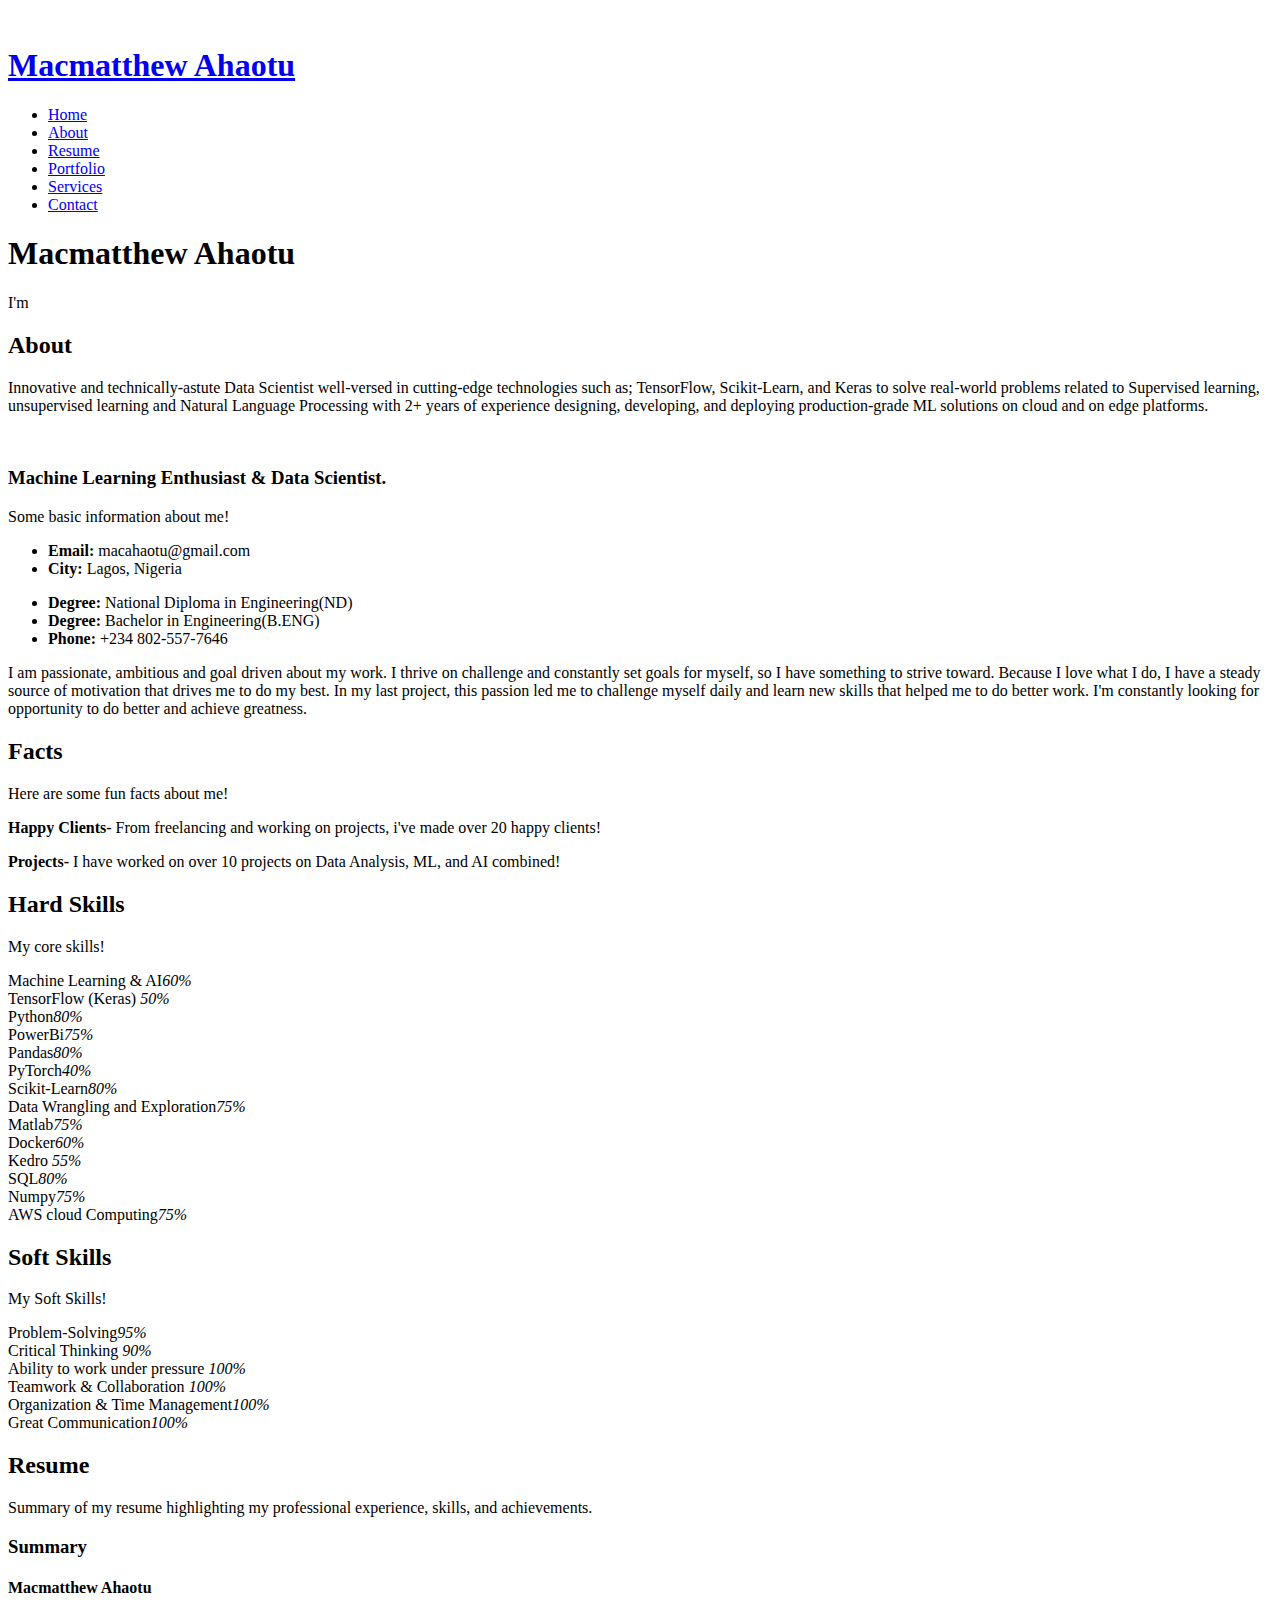
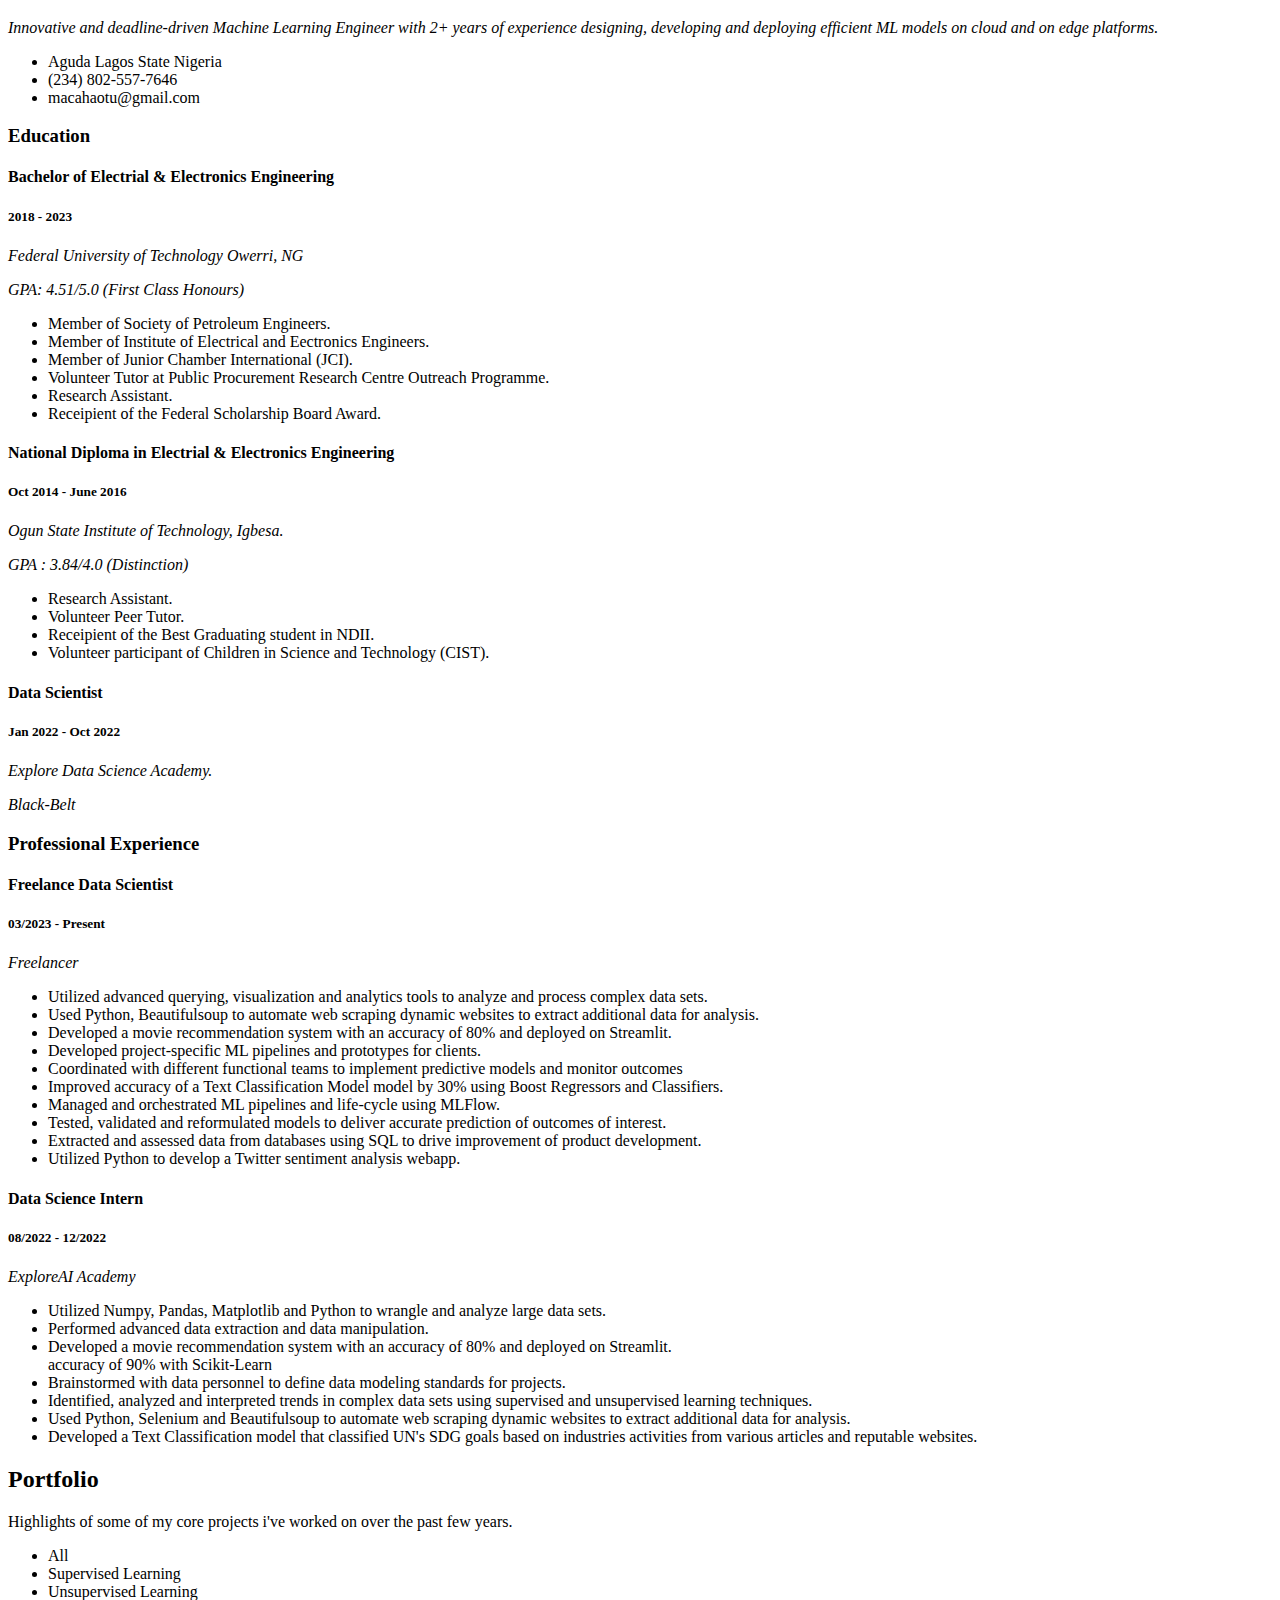
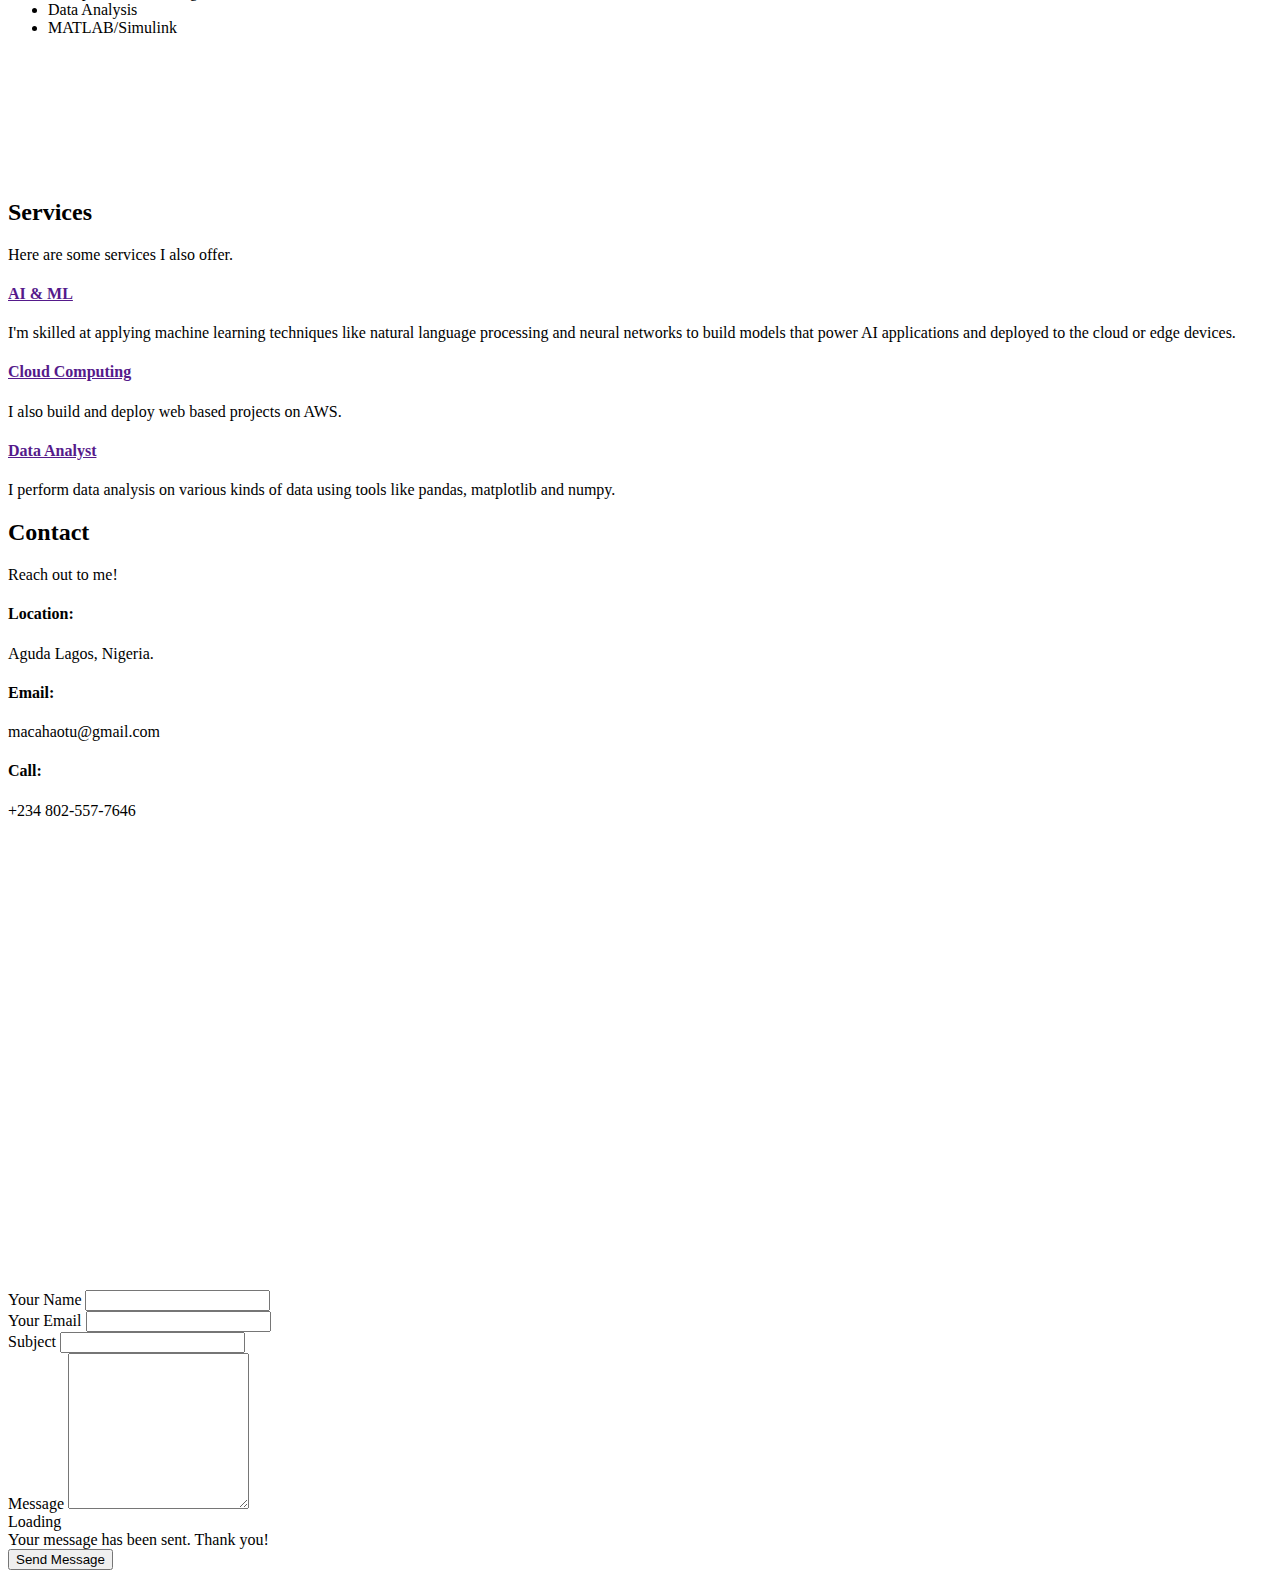
==== index.html @ ec8e7585 "Add files via upload" ====
<!DOCTYPE html>
<html lang="en">

<head>
  <meta charset="utf-8">
  <meta content="width=device-width, initial-scale=1.0" name="viewport">

  <title>My Portfolio</title>
  <meta content="" name="description">
  <meta content="" name="keywords">

  <!-- Favicons -->
  <link href="assets/img/favicon.png" rel="icon">
  <link href="assets/img/apple-touch-icon.png" rel="apple-touch-icon">

  <!-- Google Fonts -->
  <link href="https://fonts.googleapis.com/css?family=Open+Sans:300,300i,400,400i,600,600i,700,700i|Raleway:300,300i,400,400i,500,500i,600,600i,700,700i|Poppins:300,300i,400,400i,500,500i,600,600i,700,700i" rel="stylesheet">

  <!-- Vendor CSS Files -->
  <link href="assets/vendor/aos/aos.css" rel="stylesheet">
  <link href="assets/vendor/bootstrap/css/bootstrap.min.css" rel="stylesheet">
  <link href="assets/vendor/bootstrap-icons/bootstrap-icons.css" rel="stylesheet">
  <link href="assets/vendor/boxicons/css/boxicons.min.css" rel="stylesheet">
  <link href="assets/vendor/glightbox/css/glightbox.min.css" rel="stylesheet">
  <link href="assets/vendor/swiper/swiper-bundle.min.css" rel="stylesheet">

  <!-- Template Main CSS File -->
  <link href="assets/css/style.css" rel="stylesheet">

</head>

<body>

  <!-- ======= Mobile nav toggle button ======= -->
  <i class="bi bi-list mobile-nav-toggle d-xl-none"></i>

  <!-- ======= Header ======= -->
  <header id="header">
    <div class="d-flex flex-column">

      <div class="profile">
        <img src="assets/img/profile-img.jpg" alt="" class="img-fluid rounded-circle">
        <h1 class="text-light"><a href="index.html">Macmatthew Ahaotu</a></h1>
        <div class="social-links mt-3 text-center">
          <a href="https://www.linkedin.com/in/macmatthew/" class="linkedin"><i class="bx bxl-linkedin"></i></a>
          <a href="https://github.com/macchime" class="google-plus"><i class="bx bxl-github"></i></a>
          <a href="https://twitter.com/macson43/" class="twitter"><i class="bx bxl-twitter"></i></a>
        </div>
      </div>

      <nav id="navbar" class="nav-menu navbar">
        <ul>
          <li><a href="#hero" class="nav-link scrollto active"><i class="bx bx-home"></i> <span>Home</span></a></li>
          <li><a href="#about" class="nav-link scrollto"><i class="bx bx-user"></i> <span>About</span></a></li>
          <li><a href="#resume" class="nav-link scrollto"><i class="bx bx-file-blank"></i> <span>Resume</span></a></li>
          <li><a href="#portfolio" class="nav-link scrollto"><i class="bx bx-book-content"></i> <span>Portfolio</span></a></li>
          <li><a href="#services" class="nav-link scrollto"><i class="bx bx-server"></i> <span>Services</span></a></li>
          <li><a href="#contact" class="nav-link scrollto"><i class="bx bx-envelope"></i> <span>Contact</span></a></li>
        </ul>
      </nav><!-- .nav-menu -->
    </div>
  </header><!-- End Header -->

  <!-- ======= Hero Section ======= -->
  <section id="hero" class="d-flex flex-column justify-content-center align-items-center">
    <div class="hero-container" data-aos="fade-in">
      <h1>Macmatthew Ahaotu</h1>
      <p>I'm <span class="typed" data-typed-items=" an Electrical and Electronics Engineering Graduate, a Machine Learning Enthusiast, a Data Scientist, a Certified AWS Cloud Practitioner, "></span></p>
    </div>
  </section><!-- End Hero -->

  <main id="main">

    <!-- ======= About Section ======= -->
    <section id="about" class="about">
      <div class="container">

        <div class="section-title">
          <h2>About</h2>
          <p>Innovative and technically-astute Data Scientist well-versed in cutting-edge technologies such as; TensorFlow, Scikit-Learn, and Keras to solve real-world problems related to Supervised learning, unsupervised learning and Natural Language Processing with 2+ years of experience designing, developing, and deploying production-grade ML solutions on cloud and on edge platforms.</p>
        </div>

        <div class="row">
          <div class="col-lg-4" data-aos="fade-right">
            <img src="assets/img/profile-img.jpg" class="img-fluid" alt="">
          </div>
          <div class="col-lg-8 pt-4 pt-lg-0 content" data-aos="fade-left">
            <h3>Machine Learning Enthusiast &amp; Data Scientist.</h3>
            <p class="fst-italic">
             Some basic information about me!
            </p>
            <div class="row">
              <div class="col-lg-6">
                <ul>
                  <!-- <li><i class="bi bi-chevron-right"></i> <strong>Birthday:</strong> <span>16 June 1997</span></li> -->
                  <!-- <li><i class="bi bi-chevron-right"></i> <strong>Website:</strong> <span>www.example.com</span></li> -->
                  <li><i class="bi bi-chevron-right"></i> <strong>Email:</strong> <span>macahaotu@gmail.com</span></li>
                  <li><i class="bi bi-chevron-right"></i> <strong>City:</strong> <span>Lagos, Nigeria</span></li>
                </ul>
              </div>
              <div class="col-lg-6">
                <ul>
                  <!-- <li><i class="bi bi-chevron-right"></i> <strong>Age:</strong> <span>25</span></li> -->
                  <li><i class="bi bi-chevron-right"></i> <strong>Degree:</strong> <span>National Diploma in Engineering(ND)</span></li>
                  <li><i class="bi bi-chevron-right"></i> <strong>Degree:</strong> <span>Bachelor in Engineering(B.ENG)</span></li>
                  <li><i class="bi bi-chevron-right"></i> <strong>Phone:</strong> <span>+234 802-557-7646</span></li>
                  
                  <!-- <li><i class="bi bi-chevron-right"></i> <strong>Freelance:</strong> <span>Available</span></li> -->
                </ul>
              </div>
            </div>
            <p>
              I am passionate, ambitious and goal driven about my work. I thrive on challenge and constantly set goals for myself, so I have something to strive toward. Because I love what I do, I have a steady source of motivation that drives me to do my best. 
              In my last project, this passion led me to challenge myself daily and learn new skills that helped me to do better work. 
              I'm constantly looking for opportunity to do better and achieve greatness.
            </p>
          </div>
        </div>

      </div>
    </section><!-- End About Section -->

    <!-- ======= Facts Section ======= -->
    <section id="facts" class="facts">
      <div class="container">

        <div class="section-title">
          <h2>Facts</h2>
          <p>Here are some fun facts about me!</p>
        </div>

        <div class="row no-gutters">

          <div class="col-lg-3 col-md-6 d-md-flex align-items-md-stretch" data-aos="fade-up">
            <div class="count-box">
              <i class="bi bi-emoji-smile"></i>
              <span data-purecounter-start="0" data-purecounter-end="20" data-purecounter-duration="1" class="purecounter"></span>
              <p><strong>Happy Clients-</strong> From freelancing and working on projects, i've made over 20 happy clients!</p>
            </div>
          </div>

          <div class="col-lg-3 col-md-6 d-md-flex align-items-md-stretch" data-aos="fade-up" data-aos-delay="100">
            <div class="count-box">
              <i class="bi bi-journal-richtext"></i>
              <span data-purecounter-start="0" data-purecounter-end="20" data-purecounter-duration="1" class="purecounter"></span>
              <p><strong>Projects-</strong> I have worked on over 10 projects on Data Analysis, ML, and AI combined!</p>
            </div>
          </div>

          <!-- <div class="col-lg-3 col-md-6 d-md-flex align-items-md-stretch" data-aos="fade-up" data-aos-delay="200">
            <div class="count-box">
              <i class="bi bi-headset"></i>
              <span data-purecounter-start="0" data-purecounter-end="1453" data-purecounter-duration="1" class="purecounter"></span>
              <p><strong>Hours Of Support</strong> aut commodi quaerat</p>
            </div>
          </div>

          <div class="col-lg-3 col-md-6 d-md-flex align-items-md-stretch" data-aos="fade-up" data-aos-delay="300">
            <div class="count-box">
              <i class="bi bi-people"></i>
              <span data-purecounter-start="0" data-purecounter-end="32" data-purecounter-duration="1" class="purecounter"></span>
              <p><strong>Hard Workers</strong> rerum asperiores dolor</p>
            </div>
          </div> -->

        </div>

      </div>
    </section><!-- End Facts Section -->

    <!-- ======= Skills Section ======= -->
    <section id="skills" class="skills section-bg">
      <div class="container">

        <div class="section-title">
          <h2>Hard Skills</h2>
          <p>My core skills!</p>
        </div>

        <div class="row skills-content">

          <div class="col-lg-6" data-aos="fade-up">

            <div class="progress">
              <span class="skill">Machine Learning & AI<i class="val">60%</i></span>
              <div class="progress-bar-wrap">
                <div class="progress-bar" role="progressbar" aria-valuenow="90" aria-valuemin="0" aria-valuemax="100"></div>
              </div>
            </div>

            <div class="progress">
              <span class="skill">TensorFlow (Keras) <i class="val">50%</i></span>
              <div class="progress-bar-wrap">
                <div class="progress-bar" role="progressbar" aria-valuenow="100" aria-valuemin="0" aria-valuemax="100"></div>
              </div>
            </div>

            <div class="progress">
              <span class="skill">Python<i class="val">80%</i></span>
              <div class="progress-bar-wrap">
                <div class="progress-bar" role="progressbar" aria-valuenow="100" aria-valuemin="0" aria-valuemax="100"></div>
              </div>
            </div>

            <div class="progress">
              <span class="skill">PowerBi<i class="val">75%</i></span>
              <div class="progress-bar-wrap">
                <div class="progress-bar" role="progressbar" aria-valuenow="90" aria-valuemin="0" aria-valuemax="100"></div>
              </div>
            </div>

            <div class="progress">
              <span class="skill">Pandas<i class="val">80%</i></span>
              <div class="progress-bar-wrap">
                <div class="progress-bar" role="progressbar" aria-valuenow="90" aria-valuemin="0" aria-valuemax="100"></div>
              </div>
            </div>



            <div class="progress">
              <span class="skill">PyTorch<i class="val">40%</i></span>
              <div class="progress-bar-wrap">
                <div class="progress-bar" role="progressbar" aria-valuenow="80" aria-valuemin="0" aria-valuemax="100"></div>
              </div>
            </div>

         
            <div class="progress">
              <span class="skill">Scikit-Learn<i class="val">80%</i></span>
              <div class="progress-bar-wrap">
                <div class="progress-bar" role="progressbar" aria-valuenow="80" aria-valuemin="0" aria-valuemax="100"></div>
              </div>
            </div>

            
          </div>

          <div class="col-lg-6" data-aos="fade-up" data-aos-delay="100">

            <div class="progress">
              <span class="skill"> Data Wrangling and Exploration<i class="val">75%</i></span>
              <div class="progress-bar-wrap">
                <div class="progress-bar" role="progressbar" aria-valuenow="95" aria-valuemin="0" aria-valuemax="100"></div>
              </div>
            </div>

            <div class="progress">
              <span class="skill">Matlab<i class="val">75%</i></span>
              <div class="progress-bar-wrap">
                <div class="progress-bar" role="progressbar" aria-valuenow="85" aria-valuemin="0" aria-valuemax="100"></div>
              </div>
            </div>

            <div class="progress">
              <span class="skill">Docker<i class="val">60%</i></span>
              <div class="progress-bar-wrap">
                <div class="progress-bar" role="progressbar" aria-valuenow="90" aria-valuemin="0" aria-valuemax="100"></div>
              </div>
            </div>

            <div class="progress">
              <span class="skill">Kedro <i class="val">55%</i></span>
              <div class="progress-bar-wrap">
                <div class="progress-bar" role="progressbar" aria-valuenow="95" aria-valuemin="0" aria-valuemax="100"></div>
              </div>
            </div>

            

            <div class="progress">
              <span class="skill">SQL<i class="val">80%</i></span>
              <div class="progress-bar-wrap">
                <div class="progress-bar" role="progressbar" aria-valuenow="80" aria-valuemin="0" aria-valuemax="100"></div>
              </div>
            </div>


            <div class="progress">
              <span class="skill">Numpy<i class="val">75%</i></span>
              <div class="progress-bar-wrap">
                <div class="progress-bar" role="progressbar" aria-valuenow="95" aria-valuemin="0" aria-valuemax="100"></div>
              </div>
            </div>

            
            <div class="progress">
              <span class="skill">AWS cloud Computing<i class="val">75%</i></span>
              <div class="progress-bar-wrap">
                <div class="progress-bar" role="progressbar" aria-valuenow="85" aria-valuemin="0" aria-valuemax="100"></div>
              </div>
            </div>
          </div>

        </div>

      </div>
    </section><!-- End Skills Section -->


    <section id="skills" class="skills section-bg">
      <div class="container">

        <div class="section-title">
          <h2>Soft Skills</h2>
          <p>My Soft Skills!</p>
        </div>

        <div class="row skills-content">

          <div class="col-lg-6" data-aos="fade-up">

            <div class="progress">
              <span class="skill">Problem-Solving<i class="val">95%</i></span>
              <div class="progress-bar-wrap">
                <div class="progress-bar" role="progressbar" aria-valuenow="95" aria-valuemin="0" aria-valuemax="100"></div>
              </div>
            </div>

            <div class="progress">
              <span class="skill">Critical Thinking <i class="val">90%</i></span>
              <div class="progress-bar-wrap">
                <div class="progress-bar" role="progressbar" aria-valuenow="90" aria-valuemin="0" aria-valuemax="100"></div>
              </div>
            </div>

            <div class="progress">
              <span class="skill"> Ability to work under pressure <i class="val">100%</i></span>
              <div class="progress-bar-wrap">
                <div class="progress-bar" role="progressbar" aria-valuenow="100" aria-valuemin="0" aria-valuemax="100"></div>
              </div>
            </div>
            
          </div>

          <div class="col-lg-6" data-aos="fade-up" data-aos-delay="100">

            <div class="progress">
              <span class="skill">Teamwork & Collaboration <i class="val">100%</i></span>
              <div class="progress-bar-wrap">
                <div class="progress-bar" role="progressbar" aria-valuenow="100" aria-valuemin="0" aria-valuemax="100"></div>
              </div>
            </div>

            <div class="progress">
              <span class="skill">Organization & Time Management<i class="val">100%</i></span>
              <div class="progress-bar-wrap">
                <div class="progress-bar" role="progressbar" aria-valuenow="100" aria-valuemin="0" aria-valuemax="100"></div>
              </div>
            </div>

            
            <div class="progress">
              <span class="skill">Great Communication<i class="val">100%</i></span>
              <div class="progress-bar-wrap">
                <div class="progress-bar" role="progressbar" aria-valuenow="100" aria-valuemin="0" aria-valuemax="100"></div>
              </div>
            </div>


          </div>

        </div>

      </div>
    </section><!-- End Skills Section -->


    <!-- ======= Resume Section ======= -->
    <section id="resume" class="resume">
      <div class="container">

        <div class="section-title">
          <h2>Resume</h2>
          <p>Summary of my resume highlighting my professional experience, skills, and achievements.</p>
        </div>

        <div class="row">
          <div class="col-lg-6" data-aos="fade-up">
            <h3 class="resume-title">Summary</h3>
            <div class="resume-item pb-0">
              <h4>Macmatthew Ahaotu</h4>
              <p><em>Innovative and deadline-driven Machine Learning Engineer with 2+ years of experience designing, developing and deploying efficient ML models on cloud and on edge platforms.</em></p>
              <ul>
                <li>Aguda Lagos State Nigeria</li>
                <li>(234) 802-557-7646</li>
                <li>macahaotu@gmail.com</li>
              </ul>
            </div>

            <h3 class="resume-title">Education</h3>
            <div class="resume-item">
              <h4>Bachelor of Electrial &amp; Electronics
                Engineering</h4>  
              <h5>2018 - 2023</h5>
              <p><em>Federal University of Technology Owerri, NG</em></p>
              <p><em>GPA: 4.51/5.0 (First Class Honours)</em></p>
              <ul>
                <li>Member of Society of Petroleum Engineers.</li>
                <li>Member of Institute of Electrical and Eectronics Engineers.</li>
                <li>Member of Junior Chamber International (JCI).</li>
                <li>Volunteer Tutor at Public Procurement Research Centre Outreach Programme.</li>
                <li>Research Assistant.</li>               
                <li>Receipient of the Federal Scholarship Board Award.</li>
              </ul>
            </div>

            <div class="resume-item">
              <h4>National Diploma in Electrial &amp; Electronics
                Engineering</h4>
              <h5>Oct 2014 - June 2016</h5>
              <p><em>Ogun State Institute of Technology, Igbesa.</em></p>
              <p><em>GPA : 3.84/4.0 (Distinction)</em></p>
              <ul>
                <li>Research Assistant.</li>
                <li>Volunteer Peer Tutor.</li>
                <li>Receipient of the Best Graduating student in NDII.</li>
                <li>Volunteer participant of Children in Science and Technology (CIST). </li>                
              </ul>
            </div>

            <div class="resume-item">
              <h4>Data Scientist</h4>
              <h5>Jan 2022 - Oct 2022</h5>
              <p><em>Explore Data Science Academy.</em></p>
              <p><em>Black-Belt</em></p>
            </div>
          </div>

          
          
          <div class="col-lg-6" data-aos="fade-up" data-aos-delay="100">
            <h3 class="resume-title">Professional Experience</h3>
            <div class="resume-item">
              <h4>Freelance Data Scientist</h4>
              <h5>03/2023 - Present</h5>
              <p><em>Freelancer</em></p>
              <ul>
                <li>Utilized advanced querying, visualization and analytics tools to analyze and process complex data sets.</li>
                <li>Used Python, Beautifulsoup to automate web scraping dynamic websites to extract additional data for analysis.</li>
                <li>Developed a movie recommendation system with an accuracy of 80% and deployed on Streamlit.</li>
                  <li>Developed project-specific ML pipelines and prototypes for clients.</li>
                <li>Coordinated with different functional teams to implement predictive models and
                  monitor outcomes</li>
                <li>Improved accuracy of a Text Classification Model model by 30% using Boost Regressors and Classifiers.</li>
                  <li>Managed and orchestrated ML pipelines and life-cycle using MLFlow.</li>
                  <li>Tested, validated and reformulated models to deliver accurate prediction of outcomes of interest.</li>
                  <li>Extracted and assessed data from databases using SQL to drive improvement of product development.</li>
                  <li>Utilized Python to develop a Twitter sentiment analysis webapp.</li>
              </ul>
            </div>
            <div class="resume-item">
              <h4>Data Science Intern</h4>
              <h5>08/2022 - 12/2022</h5>
              <p><em>ExploreAI Academy</em></p>
              <ul>
                <li>Utilized Numpy, Pandas, Matplotlib and Python to wrangle and analyze large data sets.</li>
                <li>Performed advanced data extraction and data manipulation.</li>
                <li>Developed a movie recommendation system with an accuracy of 80% and deployed on Streamlit.</li>
                  accuracy of 90% with Scikit-Learn</li>
                <li>Brainstormed with data personnel to define data modeling standards for projects.</li>
                <li>Identified, analyzed and interpreted trends in complex data sets using supervised and unsupervised learning techniques.</li>
                <li>Used Python, Selenium and Beautifulsoup to automate web scraping dynamic websites to extract additional data for analysis.</li>
                <li>Developed a Text Classification model that classified UN's SDG goals based on industries activities from various articles and reputable websites.</li>
              </ul>
            </div>
          </div>
        </div>

      </div>
    </section><!-- End Resume Section -->

    <!-- ======= Portfolio Section ======= -->
    <section id="portfolio" class="portfolio section-bg">
      <div class="container">

        <div class="section-title">
          <h2>Portfolio</h2>
          <p>Highlights of some of my core projects i've worked on over the past few years.</p>
        </div>

        <div class="row" data-aos="fade-up">
          <div class="col-lg-12 d-flex justify-content-center">
            <ul id="portfolio-flters">
              <li data-filter="*" class="filter-active">All</li>
              <li data-filter=".filter-CV">Supervised Learning</li>
              <li data-filter=".filter-DL">Unsupervised Learning</li>
              <li data-filter=".filter-DS">Data Analysis</li>
              <li data-filter=".filter-MS">MATLAB/Simulink</li>
            </ul>
          </div>
        </div>

        <div class="row portfolio-container" data-aos="fade-up" data-aos-delay="100">

          <div class="col-lg-4 col-md-6 portfolio-item filter-CV">
            <div class="portfolio-wrap">
              <img src="assets/img/sentiment_analysis/istockphoto-1280037511-612x612.jpg" class="img-fluid" alt="">
              <div class="portfolio-links">
                <a href="assets/img/sentiment_analysis/istockphoto-1280037511-612x612.jpg" data-gallery="portfolioGallery" class="portfolio-lightbox" title="Sentiment Analysis"><i class="bx bx-plus"></i></a>
                <a href="cv-details-1.html" title="More Details"><i class="bx bx-link"></i></a>
              </div>
            </div>
          </div>

          <div class="col-lg-4 col-md-6 portfolio-item filter-CV">
            <div class="portfolio-wrap">
              <img src="assets/img/portfolio/Electric.jpg" class="img-fluid" alt="">
              <div class="portfolio-links">
                <a href="assets/img/portfolio/Electric.jpg" data-gallery="portfolioGallery" class="portfolio-lightbox" title="Electricity Shortfall"><i class="bx bx-plus"></i></a>
                <a href="cv-details-3.html" title="More Details"><i class="bx bx-link"></i></a>
              </div>
            </div>
          </div>

          <div class="col-lg-4 col-md-6 portfolio-item filter-CV">
            <div class="portfolio-wrap">
              <img src="assets/img/portfolio/Lang3.jpg" class="img-fluid" alt="">
              <div class="portfolio-links">
                <a href="assets/img/portfolio/Lang3.jpg" data-gallery="portfolioGallery" class="portfolio-lightbox" title="Language Identification"><i class="bx bx-plus"></i></a>
                <a href="cv-details-2.html" title="More Details"><i class="bx bx-link"></i></a>
              </div>
            </div>
          </div>

          <div class="col-lg-4 col-md-6 portfolio-item filter-CV">
            <div class="portfolio-wrap">
              <img src="assets/img/portfolio/sdgs.jpg" class="img-fluid" alt="">
              <div class="portfolio-links">
                <a href="assets/img/portfolio/sdgs.jpg" data-gallery="portfolioGallery" class="portfolio-lightbox" title="UN SDG NLP Classification"><i class="bx bx-plus"></i></a>
                <a href="cv-details-4.html" title="More Details"><i class="bx bx-link"></i></a>
              </div>
            </div>
          </div>

          <div class="col-lg-4 col-md-6 portfolio-item filter-DL">
            <div class="portfolio-wrap">
              <img src="assets/img/portfolio/movie.jpg" class="img-fluid" alt="">
              <div class="portfolio-links">
                <a href="assets/img/portfolio/movie.jpg" data-gallery="portfolioGallery" class="portfolio-lightbox" title="Movie Recommendation System"><i class="bx bx-plus"></i></a>
                <a href="dl-details-1.html" title="More Details"><i class="bx bx-link"></i></a>
              </div>
            </div>
          </div>

          <!-- <div class="col-lg-4 col-md-6 portfolio-item filter-DL">
            <div class="portfolio-wrap">
              <img src="assets/img/portfolio/death-rate-measure.jpg" class="img-fluid" alt="">
              <div class="portfolio-links">
                <a href="assets/img/portfolio/death-rate-measure.jpg" data-gallery="portfolioGallery" class="portfolio-lightbox" title="Patient Mortality Predictor"><i class="bx bx-plus"></i></a>
                <a href="dl-details-2.html" title="More Details"><i class="bx bx-link"></i></a>
              </div>
            </div>
          </div> -->

          <!-- <div class="col-lg-4 col-md-6 portfolio-item filter-DL">
            <div class="portfolio-wrap">
              <img src="assets/img/portfolio/portfolio-9.jpg" class="img-fluid" alt="">
              <div class="portfolio-links">
                <a href="assets/img/portfolio/portfolio-9.jpg" data-gallery="portfolioGallery" class="portfolio-lightbox" title="Web 3"><i class="bx bx-plus"></i></a>
                <a href="portfolio-details.html" title="More Details"><i class="bx bx-link"></i></a>
              </div>
            </div>
          </div> -->  

          

          <!-- <div class="col-lg-4 col-md-6 portfolio-item filter-DS">
            <div class="portfolio-wrap">
              <img src="assets/img/portfolio/energy.jpg" class="img-fluid" alt="">
              <div class="portfolio-links">
                <a href="assets/img/portfolio/energy.jpg" data-gallery="portfolioGallery" class="portfolio-lightbox" title="Energy Consumption of Appliances"><i class="bx bx-plus"></i></a>
                <a href="ds-details-1.html" title="More Details"><i class="bx bx-link"></i></a>
              </div>
            </div>
          </div>

         
          <div class="col-lg-4 col-md-6 portfolio-item filter-DS">
            <div class="portfolio-wrap">
              <img src="assets/img/portfolio/fraud_detection.png" class="img-fluid" alt="">
              <div class="portfolio-links">
                <a href="assets/img/portfolio/fraud_detection.png" data-gallery="portfolioGallery" class="portfolio-lightbox" title="Credit Card Fraud Detection"><i class="bx bx-plus"></i></a>
                <a href="ds-details-2.html" title="More Details"><i class="bx bx-link"></i></a>
              </div>
            </div>
          </div>

          <div class="col-lg-4 col-md-6 portfolio-item filter-DS">
            <div class="portfolio-wrap">
              <img src="assets/img/portfolio/movie.jpg" class="img-fluid" alt="">
              <div class="portfolio-links">
                <a href="assets/img/portfolio/movie.jpg" data-gallery="portfolioGallery" class="portfolio-lightbox" title="IMDB-Movie Data Analysis"><i class="bx bx-plus"></i></a>
                <a href="ds-details-3.html" title="More Details"><i class="bx bx-link"></i></a>
              </div>
            </div>
          </div> -->

          <div class="col-lg-4 col-md-6 portfolio-item filter-MS">
            <div class="portfolio-wrap">
              <img src="assets/img/portfolio/hydrogen2.jpg" class="img-fluid" alt="">
              <div class="portfolio-links">
                <a href="assets/img/portfolio/hydrogen2.jpg" data-gallery="portfolioGallery" class="portfolio-lightbox" title="PEM Electrolyser System with Hybrid Power Supply"><i class="bx bx-plus"></i></a>
                <a href="ds-details-1.html" title="More Details"><i class="bx bx-link"></i></a>
              </div>
            </div>
          </div>

          <div class="col-lg-4 col-md-6 portfolio-item filter-MS">
            <div class="portfolio-wrap">
              <img src="assets/img/portfolio/grid.jpg" class="img-fluid" alt="">
              <div class="portfolio-links">
                <a href="assets/img/portfolio/grid.jpg" data-gallery="portfolioGallery" class="portfolio-lightbox" title="Model of Smart Grid System"><i class="bx bx-plus"></i></a>
                <a href="ds-details-2.html" title="More Details"><i class="bx bx-link"></i></a>
              </div>
            </div>
          </div>


        </div>

      </div>
    </section><!-- End Portfolio Section -->

    <!-- ======= Services Section ======= -->
    <section id="services" class="services">
      <div class="container">

        <div class="section-title">
          <h2>Services</h2>
          <p>Here are some services I also offer.</p>
        </div>

        <div class="row">
          <div class="col-lg-4 col-md-6 icon-box" data-aos="fade-up">
            <div class="icon"><i class="bi bi-briefcase"></i></div>
            <h4 class="title"><a href="">AI & ML</a></h4>
            <p class="description">I'm skilled at applying machine learning techniques like natural language processing and neural networks to build models that power AI applications and deployed to the cloud or edge devices.</p>
          </div>
          <div class="col-lg-4 col-md-6 icon-box" data-aos="fade-up" data-aos-delay="100">
            <div class="icon"><i class="bi bi-card-checklist"></i></div>
            <h4 class="title"><a href="">Cloud Computing</a></h4>
            <p class="description">I also build and deploy web based projects on AWS.</p>
          </div>
          <div class="col-lg-4 col-md-6 icon-box" data-aos="fade-up" data-aos-delay="200">
            <div class="icon"><i class="bi bi-bar-chart"></i></div>
            <h4 class="title"><a href="">Data Analyst</a></h4>
            <p class="description">I perform data analysis on various kinds of data using tools like pandas, matplotlib and numpy.</p>
          </div>
          <!-- <div class="col-lg-4 col-md-6 icon-box" data-aos="fade-up" data-aos-delay="300">
            <div class="icon"><i class="bi bi-binoculars"></i></div>
            <h4 class="title"><a href="">Magni Dolores</a></h4>
            <p class="description">Excepteur sint occaecat cupidatat non proident, sunt in culpa qui officia deserunt mollit anim id est laborum</p>
          </div>
          <div class="col-lg-4 col-md-6 icon-box" data-aos="fade-up" data-aos-delay="400">
            <div class="icon"><i class="bi bi-brightness-high"></i></div>
            <h4 class="title"><a href="">Nemo Enim</a></h4>
            <p class="description">At vero eos et accusamus et iusto odio dignissimos ducimus qui blanditiis praesentium voluptatum deleniti atque</p>
          </div>
          <div class="col-lg-4 col-md-6 icon-box" data-aos="fade-up" data-aos-delay="500">
            <div class="icon"><i class="bi bi-calendar4-week"></i></div>
            <h4 class="title"><a href="">Eiusmod Tempor</a></h4>
            <p class="description">Et harum quidem rerum facilis est et expedita distinctio. Nam libero tempore, cum soluta nobis est eligendi</p>
          </div>
        </div> -->

      </div>
    </section><!-- End Services Section -->

    <!-- ======= Testimonials Section ======= -->
    <!-- <section id="testimonials" class="testimonials section-bg">
      <div class="container">

        <div class="section-title">
          <h2>Testimonials</h2>
          <p>Magnam dolores commodi suscipit. Necessitatibus eius consequatur ex aliquid fuga eum quidem. Sit sint consectetur velit. Quisquam quos quisquam cupiditate. Et nemo qui impedit suscipit alias ea. Quia fugiat sit in iste officiis commodi quidem hic quas.</p>
        </div>

        <div class="testimonials-slider swiper" data-aos="fade-up" data-aos-delay="100">
          <div class="swiper-wrapper">

            <div class="swiper-slide">
              <div class="testimonial-item" data-aos="fade-up">
                <p>
                  <i class="bx bxs-quote-alt-left quote-icon-left"></i>
                  Proin iaculis purus consequat sem cure digni ssim donec porttitora entum suscipit rhoncus. Accusantium quam, ultricies eget id, aliquam eget nibh et. Maecen aliquam, risus at semper.
                  <i class="bx bxs-quote-alt-right quote-icon-right"></i>
                </p>
                <img src="assets/img/testimonials/testimonials-1.jpg" class="testimonial-img" alt="">
                <h3>Saul Goodman</h3>
                <h4>Ceo &amp; Founder</h4>
              </div>
            </div>

            <div class="swiper-slide">
              <div class="testimonial-item" data-aos="fade-up" data-aos-delay="100">
                <p>
                  <i class="bx bxs-quote-alt-left quote-icon-left"></i>
                  Export tempor illum tamen malis malis eram quae irure esse labore quem cillum quid cillum eram malis quorum velit fore eram velit sunt aliqua noster fugiat irure amet legam anim culpa.
                  <i class="bx bxs-quote-alt-right quote-icon-right"></i>
                </p>
                <img src="assets/img/testimonials/testimonials-2.jpg" class="testimonial-img" alt="">
                <h3>Sara Wilsson</h3>
                <h4>Designer</h4>
              </div>
            </div>

            <div class="swiper-slide">
              <div class="testimonial-item" data-aos="fade-up" data-aos-delay="200">
                <p>
                  <i class="bx bxs-quote-alt-left quote-icon-left"></i>
                  Enim nisi quem export duis labore cillum quae magna enim sint quorum nulla quem veniam duis minim tempor labore quem eram duis noster aute amet eram fore quis sint minim.
                  <i class="bx bxs-quote-alt-right quote-icon-right"></i>
                </p>
                <img src="assets/img/testimonials/testimonials-3.jpg" class="testimonial-img" alt="">
                <h3>Jena Karlis</h3>
                <h4>Store Owner</h4>
              </div>
            </div>

            <div class="swiper-slide">
              <div class="testimonial-item" data-aos="fade-up" data-aos-delay="300">
                <p>
                  <i class="bx bxs-quote-alt-left quote-icon-left"></i>
                  Fugiat enim eram quae cillum dolore dolor amet nulla culpa multos export minim fugiat minim velit minim dolor enim duis veniam ipsum anim magna sunt elit fore quem dolore labore illum veniam.
                  <i class="bx bxs-quote-alt-right quote-icon-right"></i>
                </p>
                <img src="assets/img/testimonials/testimonials-4.jpg" class="testimonial-img" alt="">
                <h3>Matt Brandon</h3>
                <h4>Freelancer</h4>
              </div>
            </div>

            <div class="swiper-slide">
              <div class="testimonial-item" data-aos="fade-up" data-aos-delay="400">
                <p>
                  <i class="bx bxs-quote-alt-left quote-icon-left"></i>
                  Quis quorum aliqua sint quem legam fore sunt eram irure aliqua veniam tempor noster veniam enim culpa labore duis sunt culpa nulla illum cillum fugiat legam esse veniam culpa fore nisi cillum quid.
                  <i class="bx bxs-quote-alt-right quote-icon-right"></i>
                </p>
                <img src="assets/img/testimonials/testimonials-5.jpg" class="testimonial-img" alt="">
                <h3>John Larson</h3>
                <h4>Entrepreneur</h4>
              </div>
            </div>

          </div>
          <div class="swiper-pagination"></div>
        </div>

      </div>
    </section> -->

    <!-- ======= Contact Section ======= -->
    <section id="contact" class="contact">
      <div class="container">

        <div class="section-title">
          <h2>Contact</h2>
          <p>Reach out to me!</p>
        </div>

        <div class="row" data-aos="fade-in">

          <div class="col-lg-5 d-flex align-items-stretch">
            <div class="info">
              <div class="address">
                <i class="bi bi-geo-alt"></i>
                <h4>Location:</h4>
                <p>Aguda Lagos, Nigeria.</p>
              </div>

              <div class="email">
                <i class="bi bi-envelope"></i>
                <h4>Email:</h4>
                <p>macahaotu@gmail.com</p>
              </div>

              <div class="phone">
                <i class="bi bi-phone"></i>
                <h4>Call:</h4>
                <p>+234 802-557-7646</p>
              </div>

              <iframe src="https://www.google.com/maps/embed?pb=!1m18!1m12!1m3!1d3964.2447885582983!2d3.3433991000000005!3d6.490657199999999!2m3!1f0!2f0!3f0!3m2!1i1024!2i768!4f13.1!3m3!1m2!1s0x103b8c036e3aca2f%3A0xe4479e96aca0abcc!2sAdemola%20Oki%20St%2C%20Iganmu%2C%20Aguda%20101241%2C%20Lagos!5e0!3m2!1sen!2sng!4v1705590229269!5m2!1sen!2sng" width="600" height="450" style="border:0;" allowfullscreen="" loading="lazy" referrerpolicy="no-referrer-when-downgrade"></iframe>
            </div>

          </div>

          <div class="col-lg-7 mt-5 mt-lg-0 d-flex align-items-stretch">
            <form action="https://formsubmit.co/macahaotu@gmail.com" method="POST" class="php-email-form">
              <input type="hidden" name="_captcha" value="false">
              <input type="hidden" name="_next" value="http://Macchime.github.io/index.html">
              <div class="row">
                <div class="form-group col-md-6">
                  <label for="name">Your Name</label>
                  <input type="text" name="name" class="form-control" id="name" required>
                </div>
                <div class="form-group col-md-6">
                  <label for="name">Your Email</label>
                  <input type="email" class="form-control" name="email" id="email" required >
                </div>
              </div>
              <div class="form-group">
                <label for="name">Subject</label>
                <input type="text" class="form-control" name="subject" id="subject" required>
              </div>
              <div class="form-group">
                <label for="name">Message</label>
                <textarea class="form-control" name="message" rows="10" required></textarea>
              </div>
              <div class="my-3">
                <div class="loading">Loading</div>
                <div class="error-message"></div>
                <div class="sent-message">Your message has been sent. Thank you!</div>
              </div>
              <div class="text-center"><button type="submit">Send Message</button></div>
            </form>
          </div>

        </div>

      </div>
    </section><!-- End Contact Section -->

  </main><!-- End #main -->


  <a href="#" class="back-to-top d-flex align-items-center justify-content-center"><i class="bi bi-arrow-up-short"></i></a>

  <!-- Vendor JS Files -->
  <script src="assets/vendor/purecounter/purecounter.js"></script>
  <script src="assets/vendor/aos/aos.js"></script>
  <script src="assets/vendor/bootstrap/js/bootstrap.bundle.min.js"></script>
  <script src="assets/vendor/glightbox/js/glightbox.min.js"></script>
  <script src="assets/vendor/isotope-layout/isotope.pkgd.min.js"></script>
  <script src="assets/vendor/swiper/swiper-bundle.min.js"></script>
  <script src="assets/vendor/typed.js/typed.min.js"></script>
  <script src="assets/vendor/waypoints/noframework.waypoints.js"></script>

  <!-- Template Main JS File -->
  <script src="assets/js/main.js"></script>

</body>

</html>
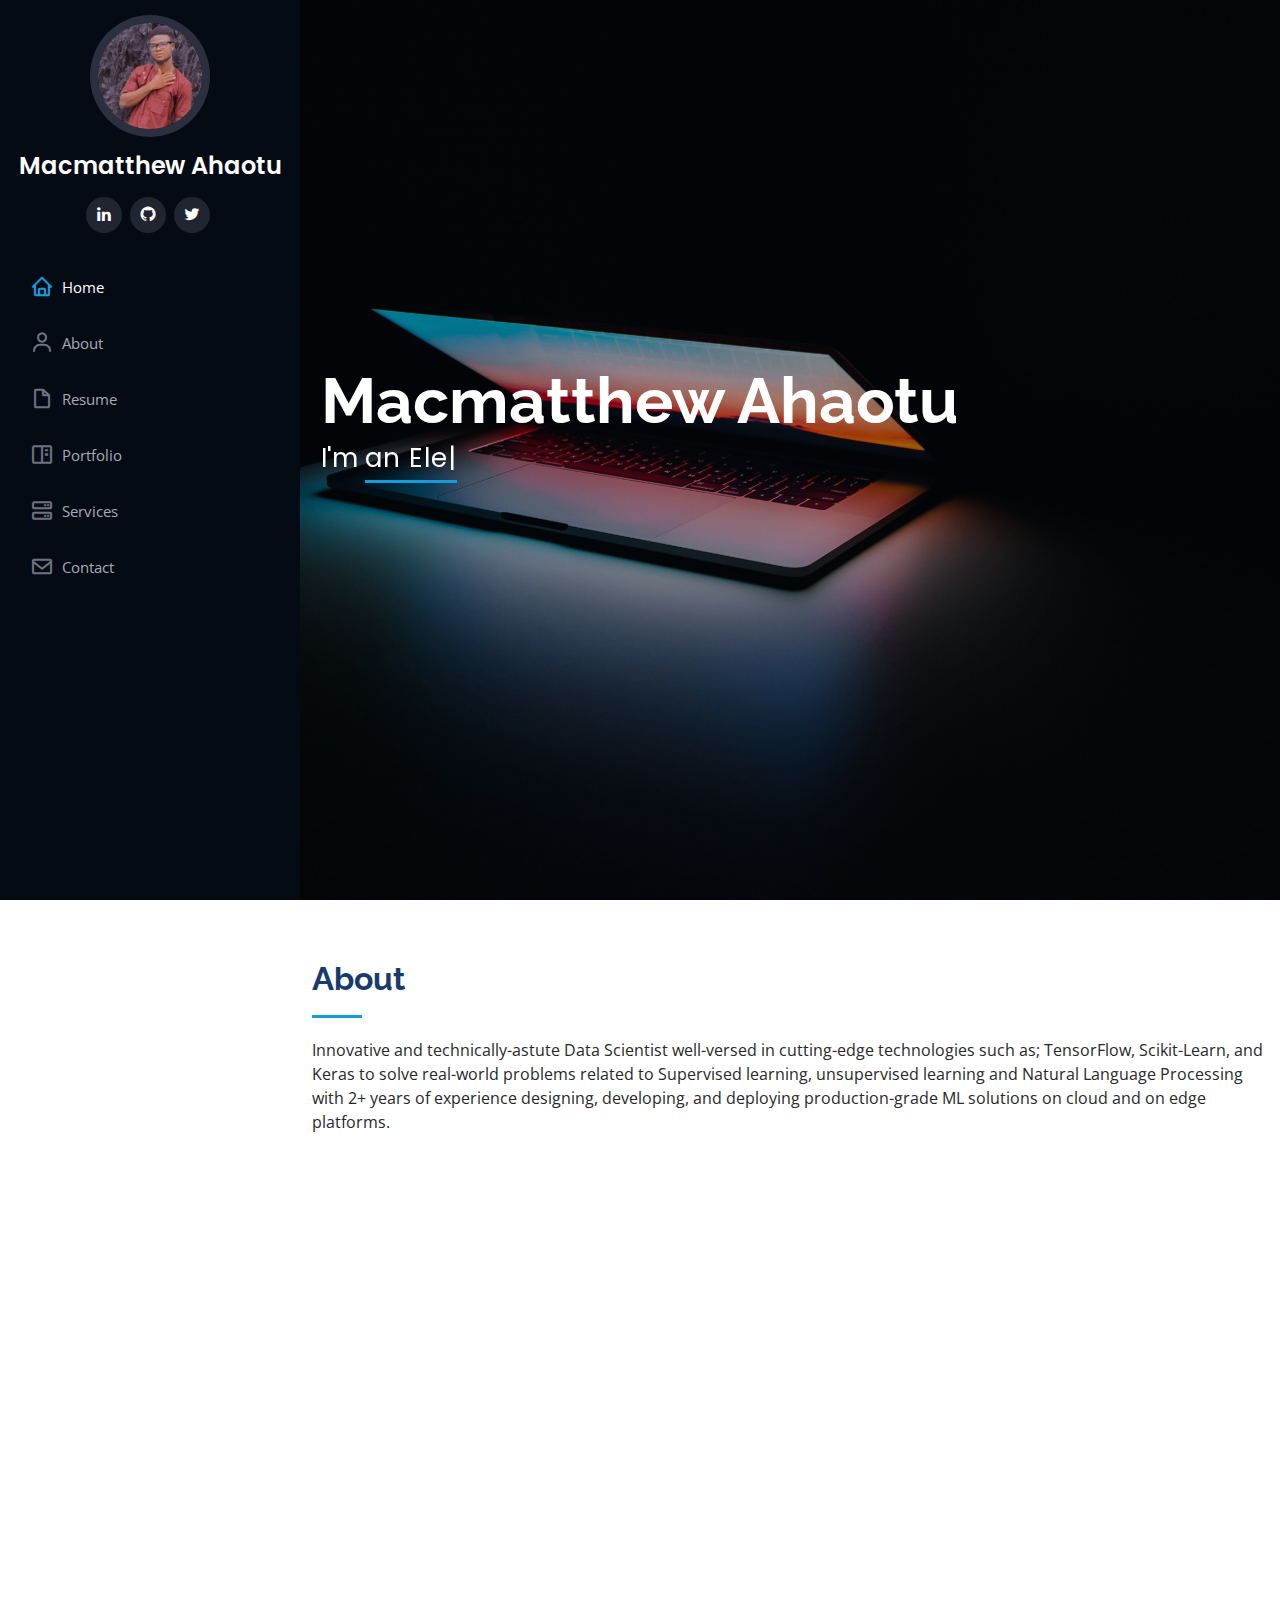
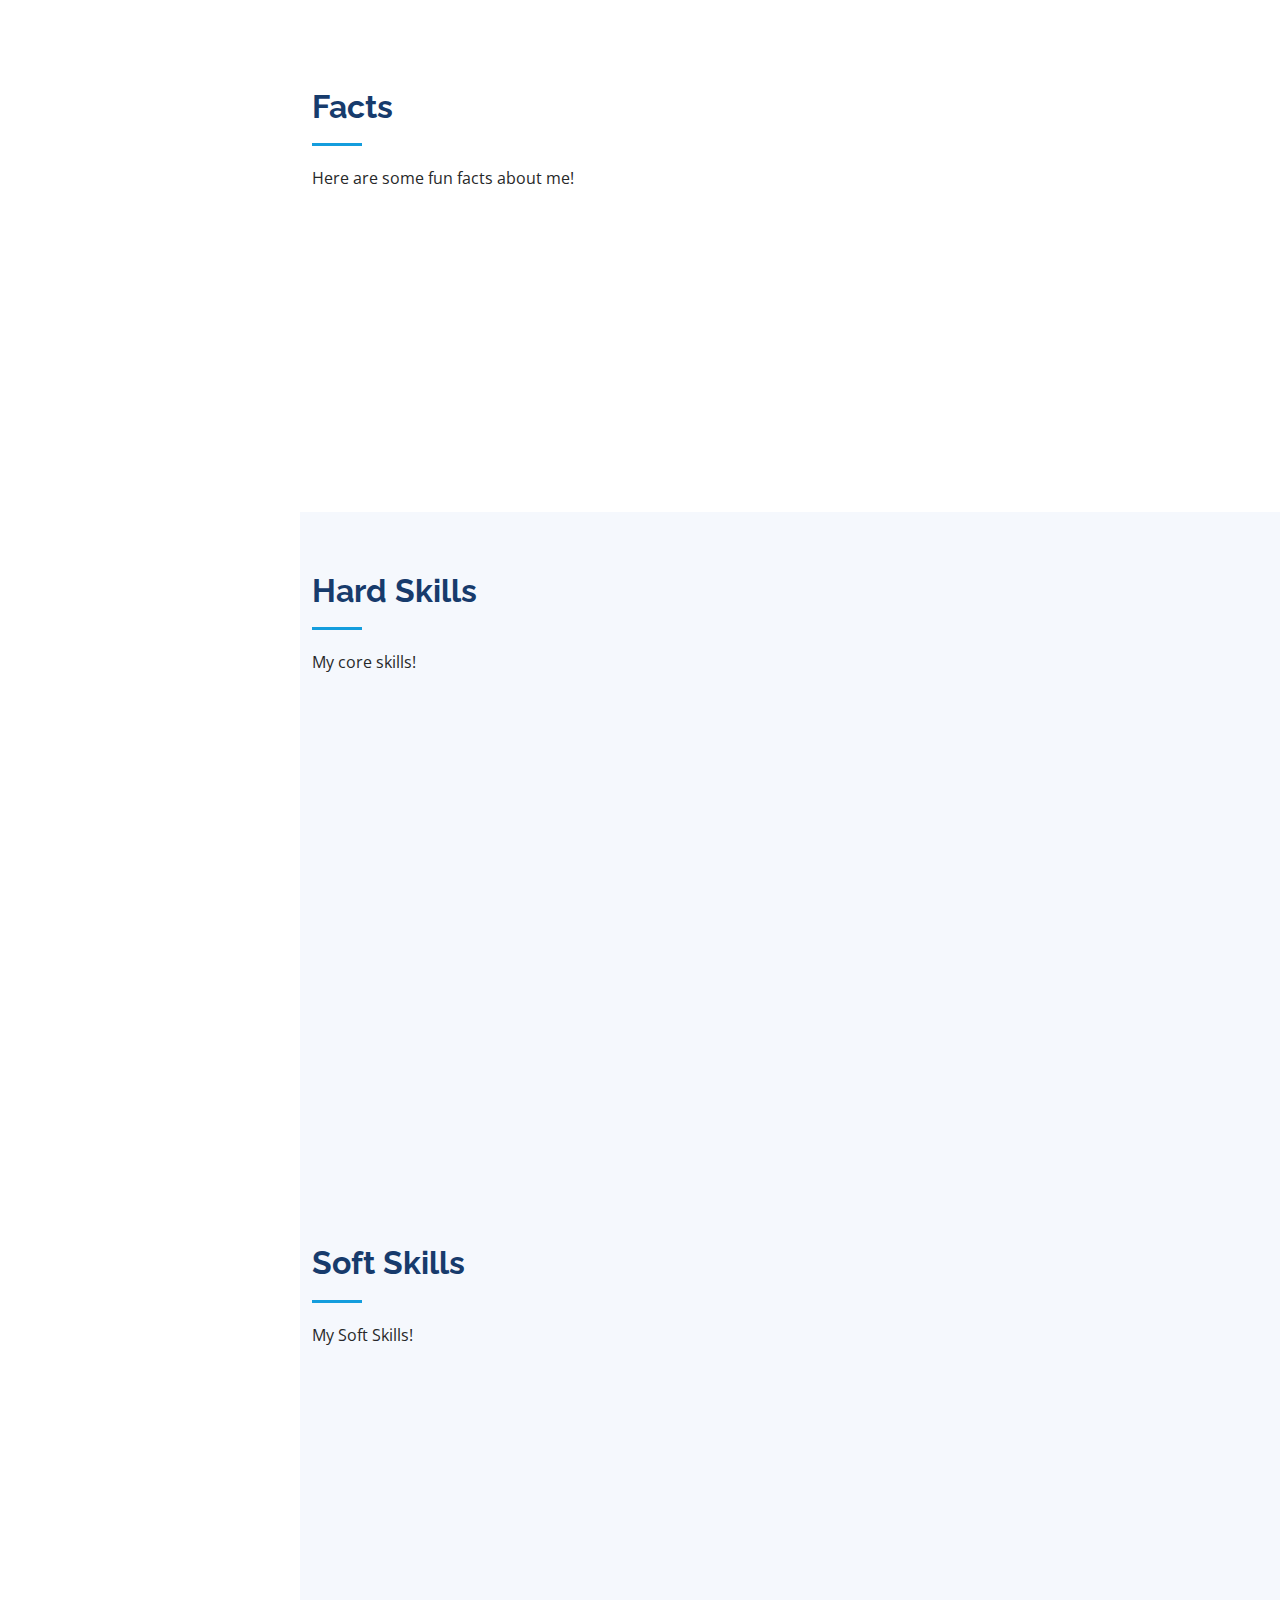
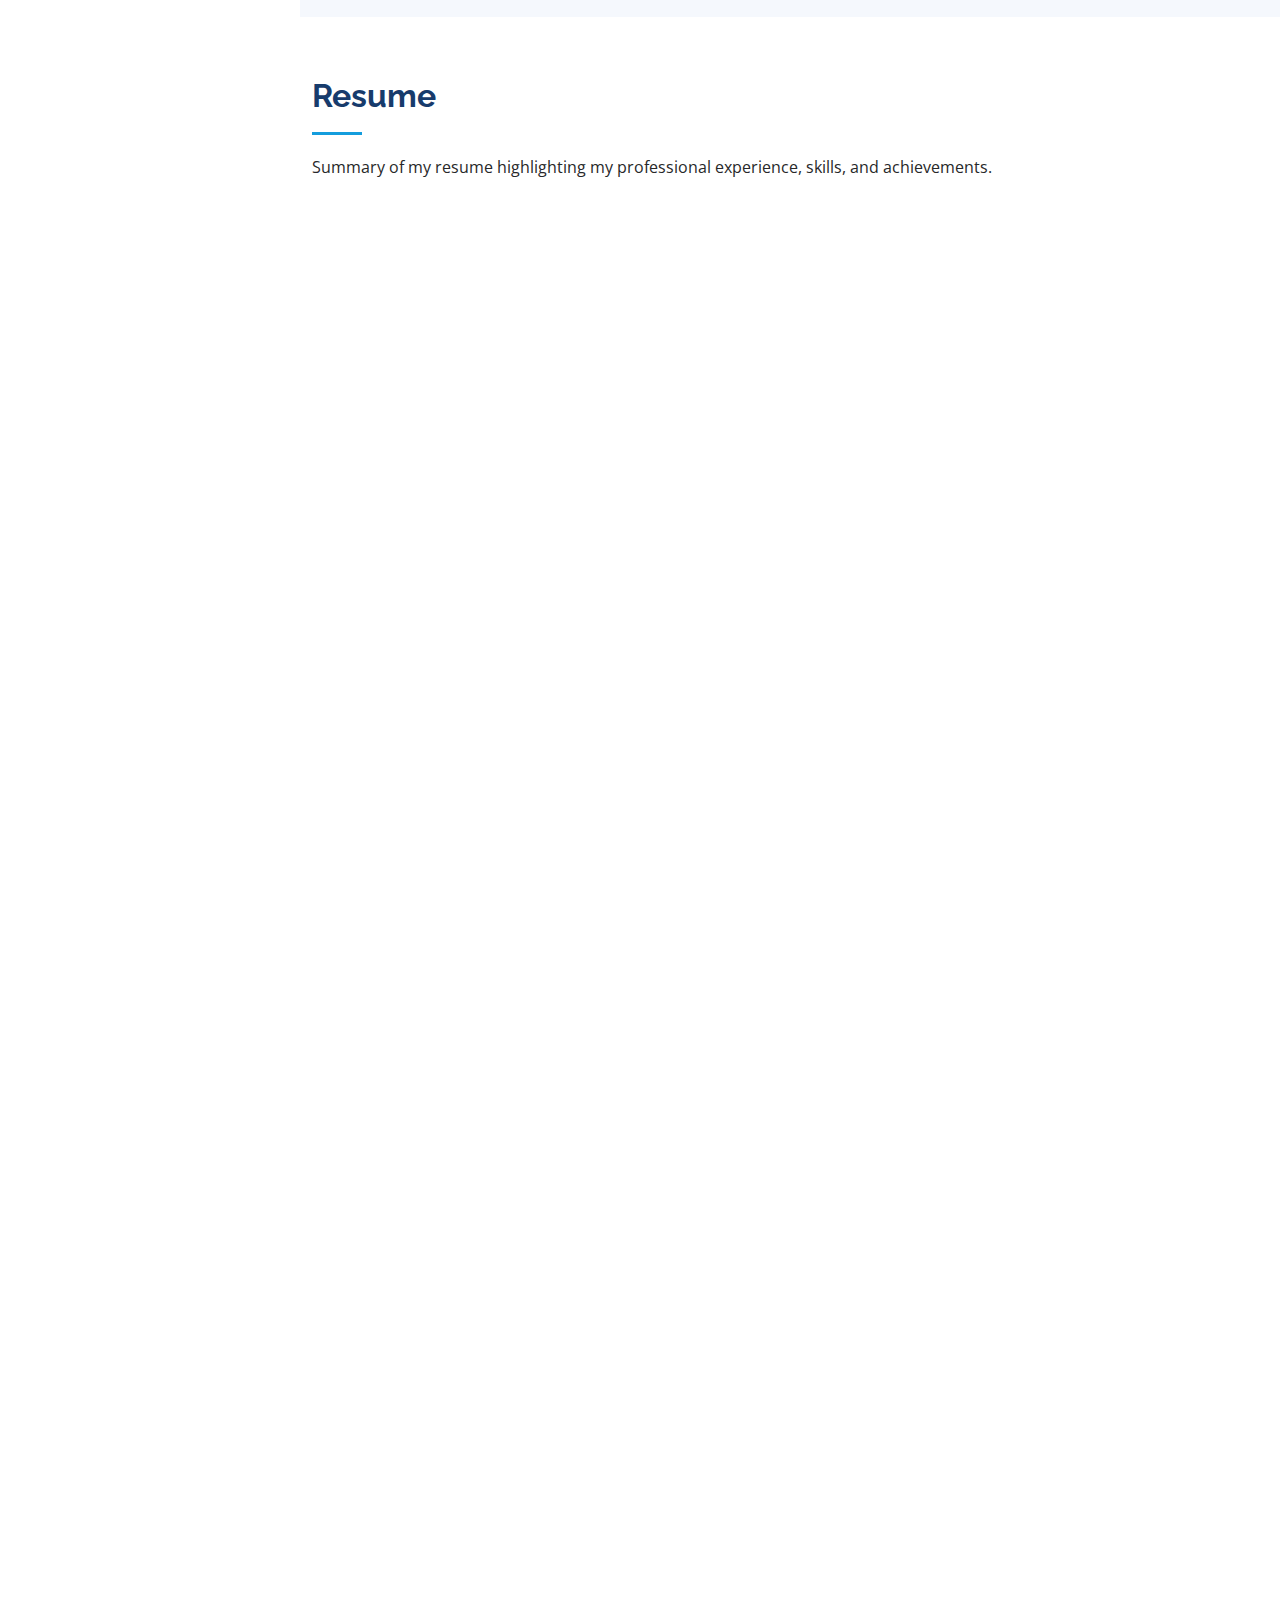
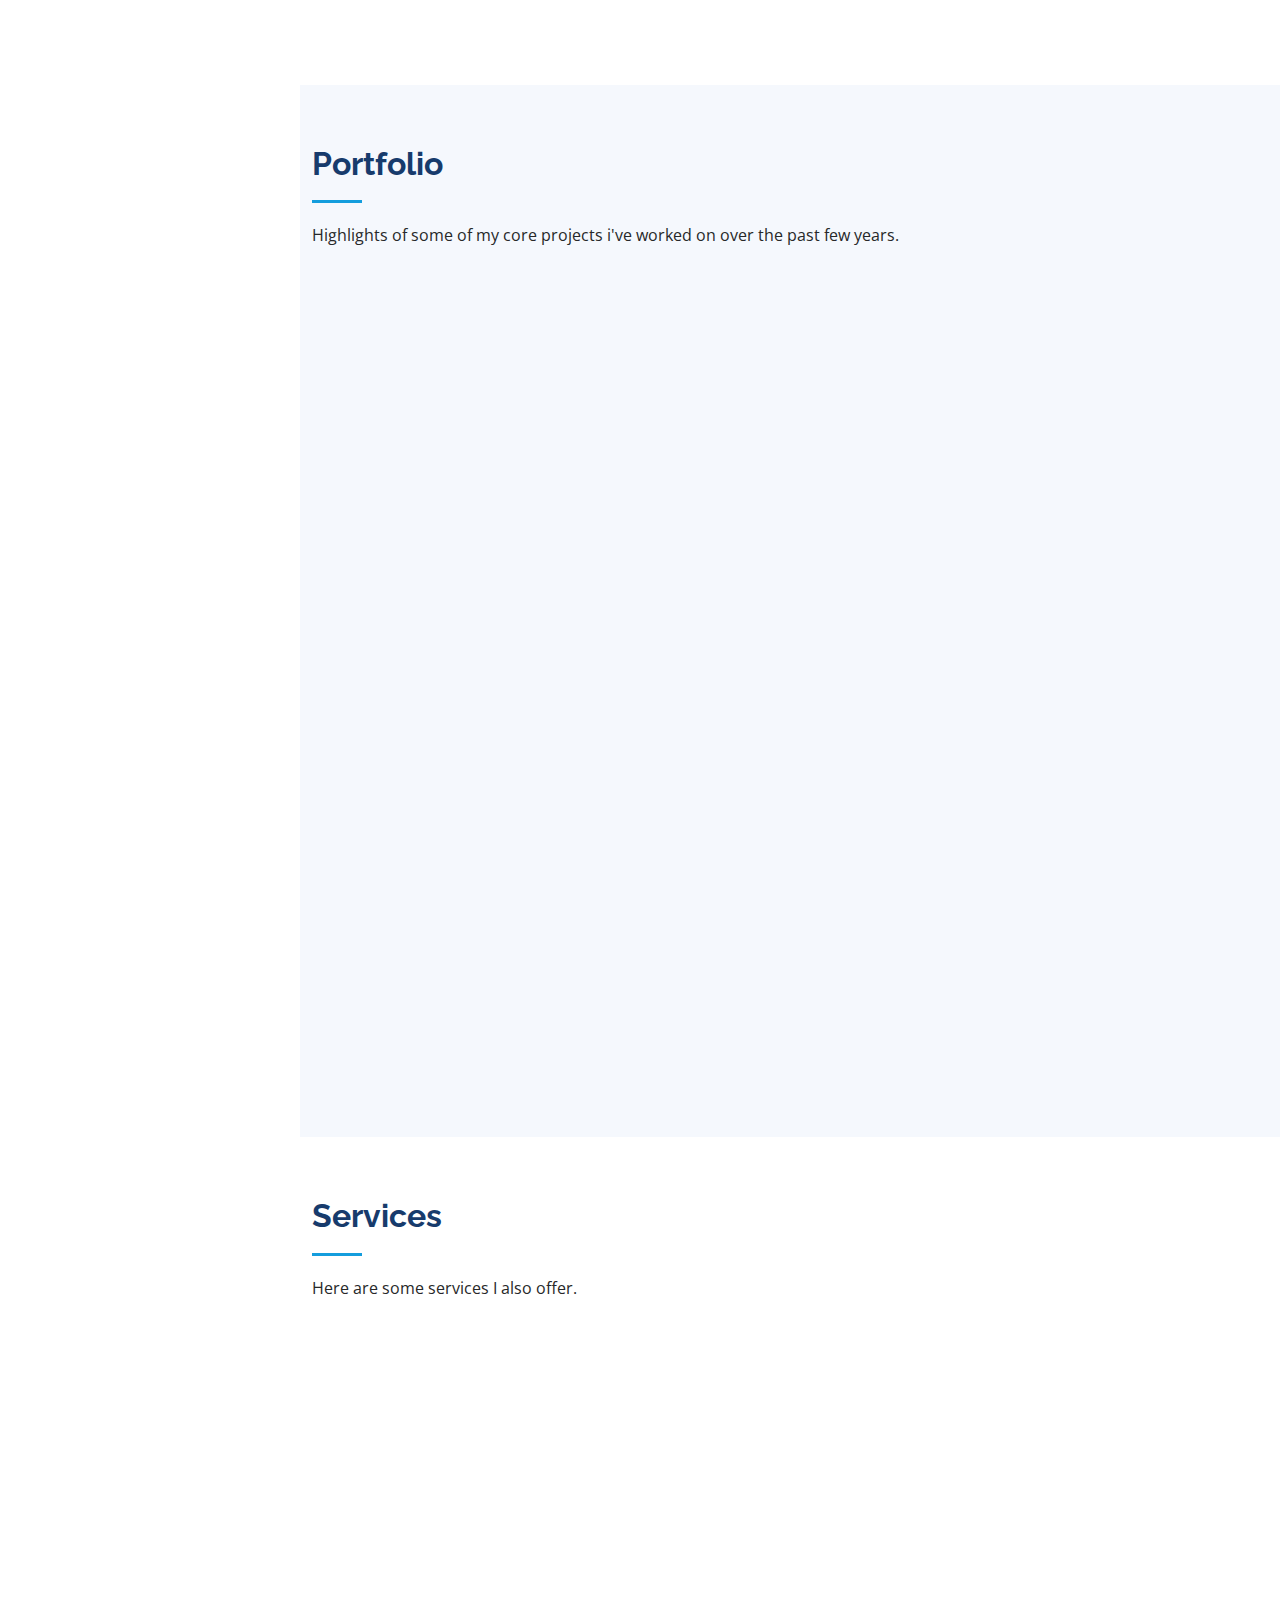
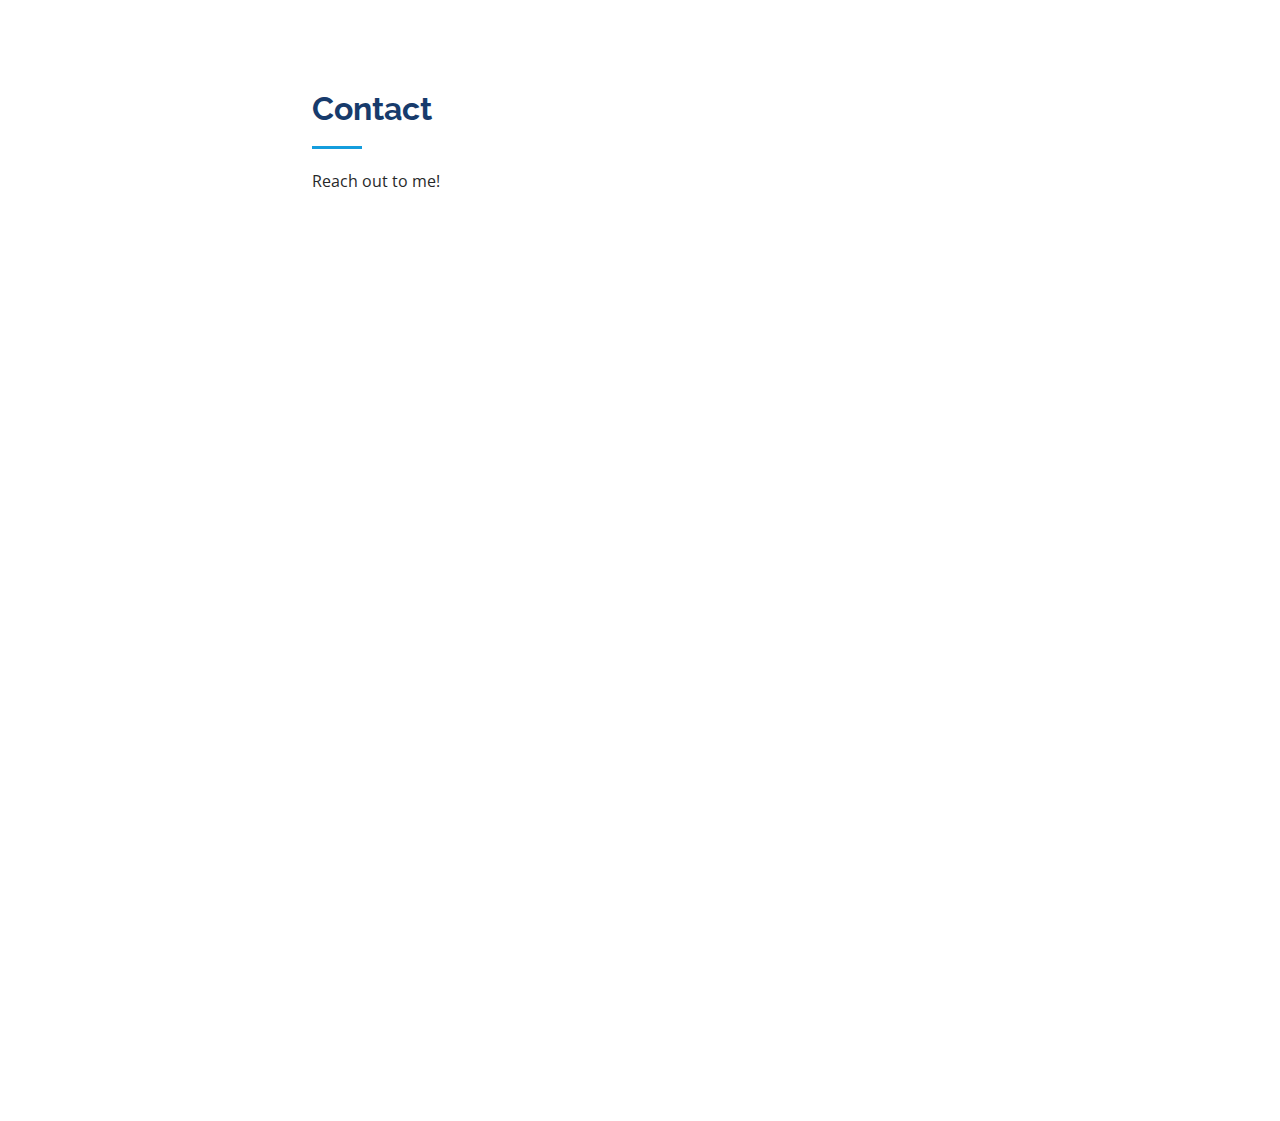
==== commit 9496a3c8: "update" ====
--- a/index.html
+++ b/index.html
@@ -487,6 +487,8 @@
               <li data-filter=".filter-DL">Unsupervised Learning</li>
               <li data-filter=".filter-DS">Data Analysis</li>
               <li data-filter=".filter-MS">MATLAB/Simulink</li>
+              <li data-filter=".filter-OP">Ongoing Projects</li>
+
             </ul>
           </div>
         </div>
@@ -616,6 +618,15 @@
             </div>
           </div>
 
+          <div class="col-lg-4 col-md-6 portfolio-item filter-OS">
+            <div class="portfolio-wrap">
+              <img src="assets/img/portfolio/lung_Cancer.jpg" class="img-fluid" alt="">
+              <div class="portfolio-links">
+                <a href="assets/img/portfolio/lung_Cancer.jpg" data-gallery="portfolioGallery" class="portfolio-lightbox" title=" Ensemble deep learning model for lung cancer prediction"><i class="bx bx-plus"></i></a>
+                <a href="dl-details-2.html" title="More Details"><i class="bx bx-link"></i></a>
+              </div>
+            </div>
+          </div>
 
         </div>
 
